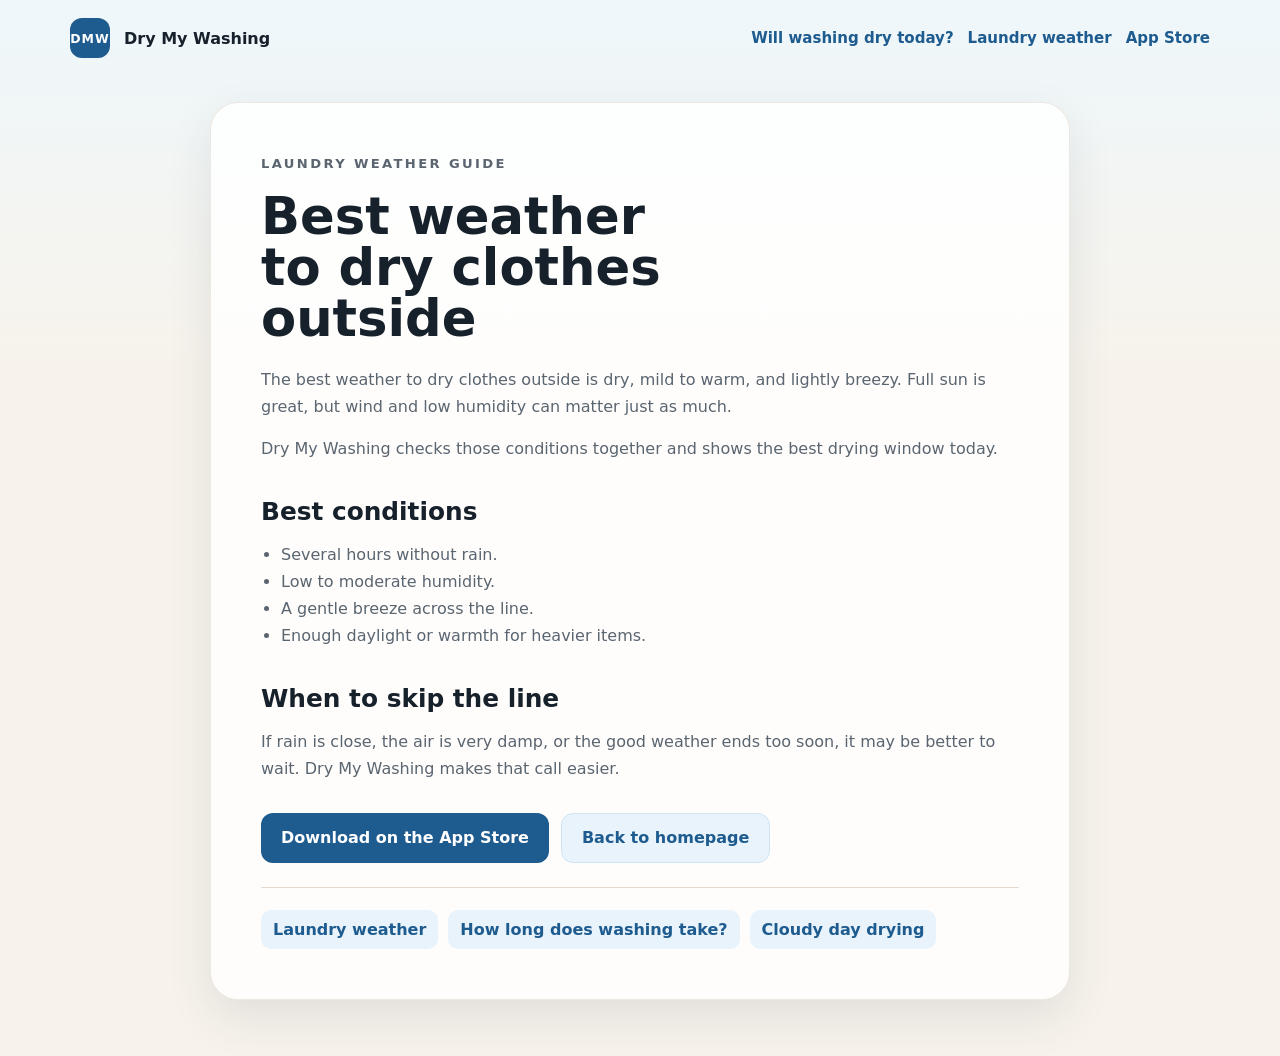
==== docs/best-weather-to-dry-clothes-outside/index.html @ bd349b1e "Refresh Dry My Washing marketing site" ====
<!doctype html>
<html lang="en">
<head>
  <meta charset="utf-8">
  <meta name="viewport" content="width=device-width, initial-scale=1">
  <title>Best weather to dry clothes outside | Dry My Washing</title>
  <meta name="description" content="The best weather to dry clothes outside is dry, mild to warm, lightly breezy, and rain-free for several hours. Dry My Washing finds the best drying window.">
  <meta name="application-name" content="Dry My Washing">
  <meta name="apple-itunes-app" content="app-id=6762948256">
  <meta property="og:site_name" content="Dry My Washing">
  <meta property="og:title" content="Best weather to dry clothes outside">
  <meta property="og:description" content="Learn what makes good outdoor drying weather and use Dry My Washing to find today's best window.">
  <meta property="og:type" content="article">
  <meta property="og:url" content="https://nhcottier.github.io/DryMyWashing/best-weather-to-dry-clothes-outside/">
  <meta property="og:image" content="https://nhcottier.github.io/DryMyWashing/assets/good-window.png">
  <meta name="twitter:card" content="summary_large_image">
  <link rel="canonical" href="https://nhcottier.github.io/DryMyWashing/best-weather-to-dry-clothes-outside/">
  <link rel="stylesheet" href="../styles.css">
</head>
<body>
  <header class="site-header">
    <a class="brand" href="../"><span class="brand-mark">DMW</span><span>Dry My Washing</span></a>
    <nav class="top-nav"><a href="../will-washing-dry-today/">Will washing dry today?</a><a href="../laundry-weather/">Laundry weather</a><a href="https://apps.apple.com/nz/app/dry-my-washing/id6762948256?uo=4">App Store</a></nav>
  </header>
  <main class="article-main">
    <article class="article-page">
      <p class="eyebrow">Laundry weather guide</p>
      <h1>Best weather to dry clothes outside</h1>
      <p>The best weather to dry clothes outside is dry, mild to warm, and lightly breezy. Full sun is great, but wind and low humidity can matter just as much.</p>
      <p>Dry My Washing checks those conditions together and shows the best drying window today.</p>
      <h2>Best conditions</h2>
      <ul>
        <li>Several hours without rain.</li>
        <li>Low to moderate humidity.</li>
        <li>A gentle breeze across the line.</li>
        <li>Enough daylight or warmth for heavier items.</li>
      </ul>
      <h2>When to skip the line</h2>
      <p>If rain is close, the air is very damp, or the good weather ends too soon, it may be better to wait. Dry My Washing makes that call easier.</p>
      <div class="actions"><a class="button primary" href="https://apps.apple.com/nz/app/dry-my-washing/id6762948256?uo=4">Download on the App Store</a><a class="button secondary" href="../">Back to homepage</a></div>
      <nav class="article-links" aria-label="Related guides">
        <a href="../laundry-weather/">Laundry weather</a>
        <a href="../how-long-does-washing-take-to-dry-outside/">How long does washing take?</a>
        <a href="../can-clothes-dry-on-cloudy-days/">Cloudy day drying</a>
      </nav>
    </article>
  </main>
</body>
</html>
---- docs/styles.css ----
:root {
  color-scheme: light;
  --bg: #f7f3ec;
  --surface: #ffffff;
  --surface-soft: #fffaf2;
  --ink: #17212b;
  --muted: #5a6570;
  --line: #e4d9ca;
  --blue: #1e5b8f;
  --blue-soft: #e8f3fb;
  --green: #3d725d;
  --gold: #ad772d;
  --shadow: 0 18px 46px rgba(41, 48, 58, 0.10);
}

* {
  box-sizing: border-box;
}

html {
  scroll-behavior: smooth;
}

body {
  margin: 0;
  font-family: ui-rounded, "SF Pro Rounded", "Avenir Next", system-ui, sans-serif;
  color: var(--ink);
  background:
    linear-gradient(180deg, #eef7fb 0, var(--bg) 360px),
    var(--bg);
}

img {
  max-width: 100%;
}

a {
  color: var(--blue);
  text-decoration: none;
}

a:hover {
  text-decoration: underline;
}

.site-header,
.site-footer,
main {
  width: min(1140px, calc(100% - 32px));
  margin: 0 auto;
}

.site-header {
  display: flex;
  align-items: center;
  justify-content: space-between;
  gap: 18px;
  padding: 18px 0;
}

.brand,
.top-nav,
.site-footer nav {
  display: flex;
  align-items: center;
  gap: 14px;
}

.brand {
  color: var(--ink);
  font-weight: 800;
}

.brand:hover,
.top-nav a:hover,
.site-footer a:hover {
  text-decoration: none;
}

.brand-mark {
  display: grid;
  place-items: center;
  width: 40px;
  height: 40px;
  border-radius: 12px;
  color: #fff;
  background: var(--blue);
  font-size: 0.78rem;
  letter-spacing: 0.08em;
}

.top-nav {
  flex-wrap: wrap;
  justify-content: flex-end;
  font-weight: 700;
  font-size: 0.94rem;
}

.hero {
  display: grid;
  grid-template-columns: minmax(0, 1fr) minmax(270px, 0.62fr);
  gap: 28px;
  align-items: center;
  padding: 24px 0 28px;
}

.hero-copy,
.hero-media,
.feature-strip article,
.press-panel,
.share-copy article,
.article-page,
.guide-section {
  background: rgba(255, 255, 255, 0.84);
  border: 1px solid rgba(158, 132, 96, 0.18);
  box-shadow: var(--shadow);
}

.hero-copy {
  padding: clamp(28px, 5vw, 54px);
  border-radius: 30px;
}

.eyebrow {
  margin: 0 0 16px;
  color: var(--gold);
  font-size: 0.82rem;
  font-weight: 900;
  letter-spacing: 0.18em;
  text-transform: uppercase;
}

h1,
h2,
h3,
p {
  text-wrap: pretty;
}

h1 {
  margin: 0;
  max-width: 13ch;
  font-size: clamp(2.55rem, 5.25vw, 4.35rem);
  line-height: 0.98;
  letter-spacing: 0;
}

.lead {
  margin: 24px 0 0;
  max-width: 700px;
  color: var(--muted);
  font-size: clamp(1.15rem, 2.3vw, 1.55rem);
  line-height: 1.48;
}

.actions {
  display: flex;
  flex-wrap: wrap;
  gap: 12px;
  margin-top: 30px;
}

.button {
  display: inline-flex;
  align-items: center;
  justify-content: center;
  min-height: 50px;
  padding: 0 20px;
  border-radius: 12px;
  font-weight: 850;
  line-height: 1.1;
}

.button:hover {
  text-decoration: none;
}

.button.primary {
  color: #fff;
  background: var(--blue);
}

.button.secondary {
  color: var(--blue);
  background: var(--blue-soft);
  border: 1px solid #cfe4f3;
}

.hero-media {
  display: grid;
  place-items: center;
  padding: 20px;
  border-radius: 28px;
}

.hero-media img,
.screenshot-band img {
  display: block;
  border-radius: 24px;
  box-shadow: 0 16px 34px rgba(38, 51, 65, 0.14);
}

.hero-media img {
  max-height: 540px;
  object-fit: contain;
}

.feature-strip {
  display: grid;
  grid-template-columns: repeat(6, minmax(0, 1fr));
  gap: 14px;
  margin: 10px 0 34px;
}

.feature-strip article {
  min-height: 220px;
  border-radius: 18px;
  padding: 18px;
}

.feature-strip span {
  color: var(--green);
  font-size: 0.82rem;
  font-weight: 900;
}

.feature-strip h2 {
  margin: 36px 0 10px;
  font-size: 1.18rem;
  line-height: 1.12;
}

.feature-strip p,
.content-grid p,
.press-panel p,
.share-copy p,
.article-page p,
.article-page li {
  color: var(--muted);
  line-height: 1.68;
}

.screenshot-band {
  display: grid;
  grid-template-columns: repeat(3, minmax(0, 1fr));
  gap: 20px;
  align-items: start;
  margin: 34px 0;
}

.content-grid {
  display: grid;
  grid-template-columns: minmax(0, 0.8fr) minmax(0, 1fr);
  gap: 44px;
  padding: 46px 0;
  border-top: 1px solid var(--line);
  border-bottom: 1px solid var(--line);
}

.content-grid h2,
.section-head h2,
.press-panel h2,
.article-page h1 {
  margin: 0;
  font-size: clamp(2rem, 4vw, 3.4rem);
  line-height: 1;
  letter-spacing: 0;
}

.guide-section,
.press-panel {
  margin: 34px 0;
  border-radius: 24px;
  padding: clamp(24px, 4vw, 40px);
}

.section-head {
  max-width: 740px;
}

.guide-grid {
  display: grid;
  grid-template-columns: repeat(auto-fit, minmax(210px, 1fr));
  gap: 12px;
  margin-top: 24px;
}

.guide-grid a {
  display: block;
  min-height: 92px;
  padding: 18px;
  border: 1px solid var(--line);
  border-radius: 14px;
  color: var(--ink);
  background: var(--surface-soft);
  font-weight: 850;
}

.guide-grid a:hover {
  text-decoration: none;
  border-color: #b9d5e8;
}

.press-panel {
  background: #11283c;
  color: #fff;
}

.press-panel .eyebrow,
.press-panel p {
  color: rgba(255, 255, 255, 0.78);
}

.press-panel h2 {
  max-width: 840px;
}

.press-panel p {
  max-width: 760px;
}

.share-copy {
  margin: 34px 0;
}

.copy-grid {
  display: grid;
  grid-template-columns: repeat(4, minmax(0, 1fr));
  gap: 14px;
  margin-top: 22px;
}

.share-copy article {
  border-radius: 18px;
  padding: 20px;
}

.share-copy h3 {
  margin: 0 0 10px;
}

.site-footer {
  display: flex;
  justify-content: space-between;
  gap: 18px;
  padding: 28px 0 42px;
  border-top: 1px solid var(--line);
  color: var(--muted);
}

.article-main {
  padding: 26px 0 56px;
}

.article-page {
  max-width: 860px;
  margin: 0 auto;
  padding: clamp(24px, 5vw, 50px);
  border-radius: 28px;
}

.article-page h1 {
  max-width: 12ch;
  margin-bottom: 22px;
}

.article-page h2 {
  margin: 34px 0 10px;
  font-size: 1.55rem;
}

.article-page ul {
  padding-left: 20px;
}

.article-links {
  display: flex;
  flex-wrap: wrap;
  gap: 10px;
  margin-top: 24px;
  padding-top: 22px;
  border-top: 1px solid var(--line);
}

.article-links a {
  padding: 10px 12px;
  border-radius: 10px;
  background: var(--blue-soft);
  font-weight: 800;
}

@media (max-width: 1080px) {
  .feature-strip,
  .copy-grid {
    grid-template-columns: repeat(2, minmax(0, 1fr));
  }
}

@media (max-width: 820px) {
  .site-header,
  .site-footer {
    align-items: flex-start;
    flex-direction: column;
  }

  .hero,
  .content-grid,
  .screenshot-band {
    grid-template-columns: 1fr;
  }

  .hero {
    min-height: auto;
    padding-top: 18px;
  }

  h1 {
    max-width: 12ch;
  }
}

@media (max-width: 560px) {
  .site-header,
  .site-footer,
  main {
    width: min(100% - 24px, 1140px);
  }

  .top-nav {
    justify-content: flex-start;
  }

  .hero-copy,
  .article-page {
    border-radius: 22px;
  }

  .actions,
  .button,
  .feature-strip,
  .copy-grid {
    display: grid;
    grid-template-columns: 1fr;
  }

  .button {
    width: 100%;
  }
}
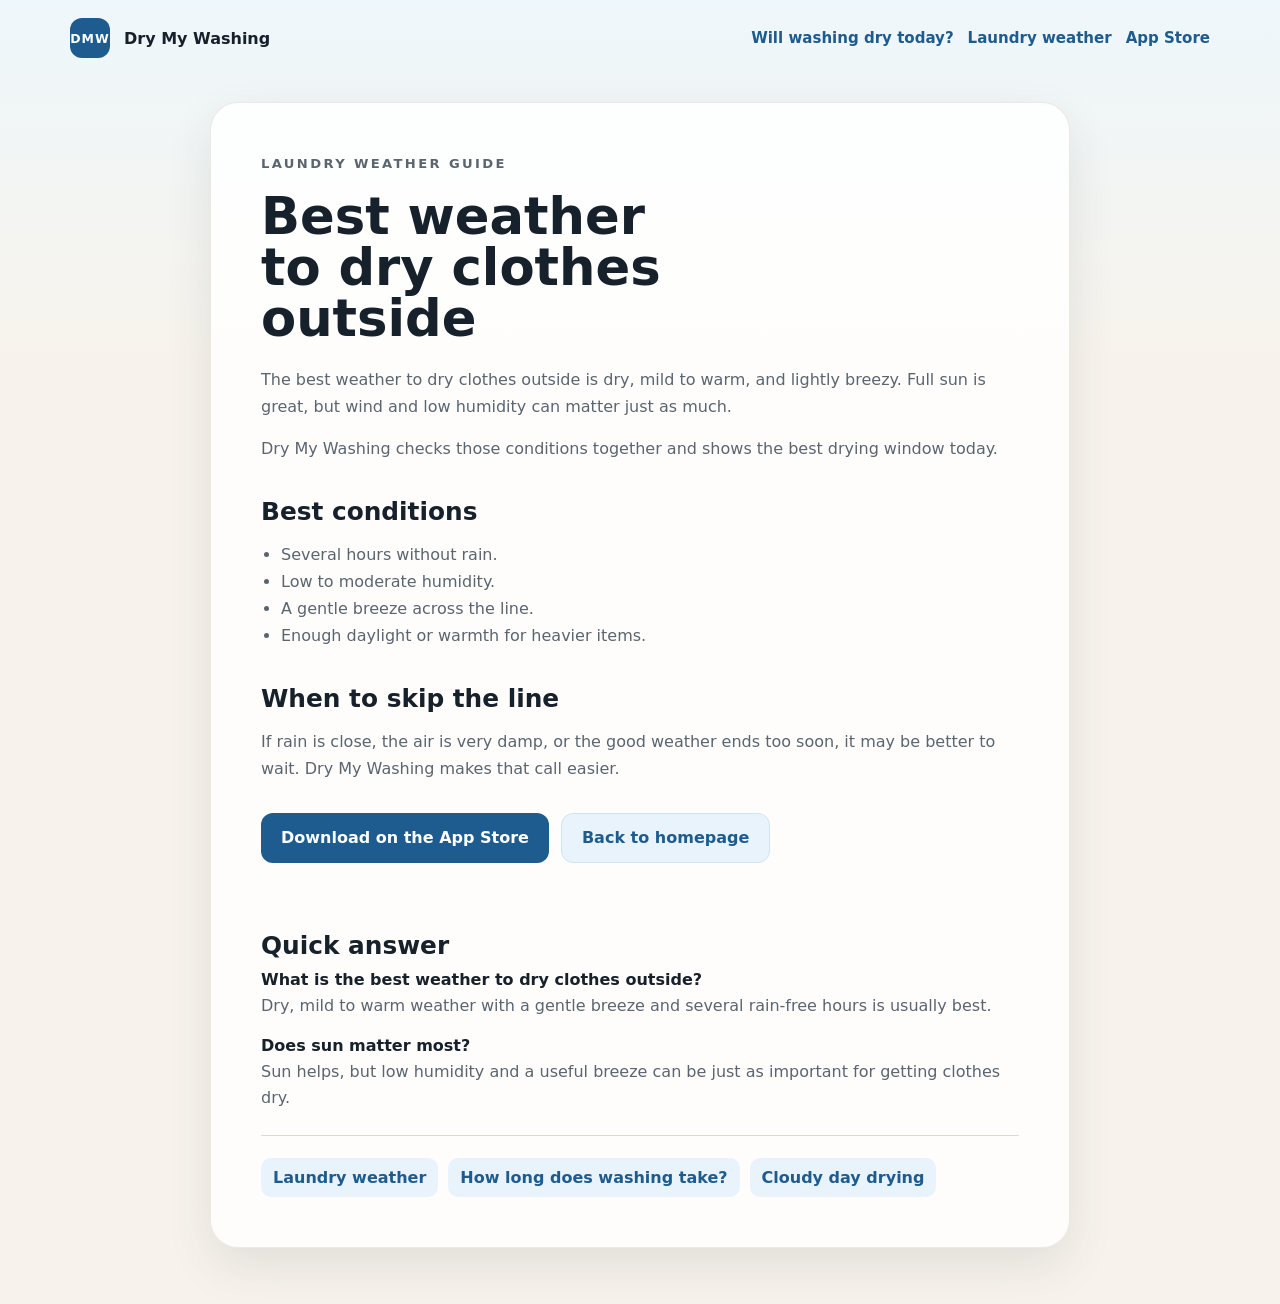
==== commit e3c60320: "Improve marketing site SEO and conversion" ====
--- a/docs/best-weather-to-dry-clothes-outside/index.html
+++ b/docs/best-weather-to-dry-clothes-outside/index.html
@@ -38,6 +38,19 @@
       <h2>When to skip the line</h2>
       <p>If rain is close, the air is very damp, or the good weather ends too soon, it may be better to wait. Dry My Washing makes that call easier.</p>
       <div class="actions"><a class="button primary" href="https://apps.apple.com/nz/app/dry-my-washing/id6762948256?uo=4">Download on the App Store</a><a class="button secondary" href="../">Back to homepage</a></div>
+      <section class="article-faq" aria-label="Best weather to dry clothes outside FAQ">
+        <h2>Quick answer</h2>
+        <dl>
+          <div>
+            <dt>What is the best weather to dry clothes outside?</dt>
+            <dd>Dry, mild to warm weather with a gentle breeze and several rain-free hours is usually best.</dd>
+          </div>
+          <div>
+            <dt>Does sun matter most?</dt>
+            <dd>Sun helps, but low humidity and a useful breeze can be just as important for getting clothes dry.</dd>
+          </div>
+        </dl>
+      </section>
       <nav class="article-links" aria-label="Related guides">
         <a href="../laundry-weather/">Laundry weather</a>
         <a href="../how-long-does-washing-take-to-dry-outside/">How long does washing take?</a>
--- a/docs/styles.css
+++ b/docs/styles.css
@@ -107,8 +107,8 @@
 .hero-copy,
 .hero-media,
 .feature-strip article,
-.press-panel,
-.share-copy article,
+.conversion-panel,
+.faq-grid article,
 .article-page,
 .guide-section {
   background: rgba(255, 255, 255, 0.84);
@@ -186,6 +186,25 @@
   border: 1px solid #cfe4f3;
 }
 
+.quick-proof {
+  display: flex;
+  flex-wrap: wrap;
+  gap: 10px;
+  margin: 18px 0 0;
+  padding: 0;
+  list-style: none;
+  color: var(--muted);
+  font-size: 0.94rem;
+  font-weight: 750;
+}
+
+.quick-proof li {
+  padding: 8px 10px;
+  border: 1px solid var(--line);
+  border-radius: 999px;
+  background: var(--surface-soft);
+}
+
 .hero-media {
   display: grid;
   place-items: center;
@@ -232,8 +251,7 @@
 
 .feature-strip p,
 .content-grid p,
-.press-panel p,
-.share-copy p,
+.faq-grid p,
 .article-page p,
 .article-page li {
   color: var(--muted);
@@ -246,6 +264,29 @@
   gap: 20px;
   align-items: start;
   margin: 34px 0;
+}
+
+.conversion-panel {
+  display: flex;
+  align-items: center;
+  justify-content: space-between;
+  gap: 24px;
+  margin: 34px 0;
+  padding: clamp(22px, 4vw, 34px);
+  border-radius: 22px;
+}
+
+.conversion-panel h2 {
+  margin: 0;
+  font-size: clamp(1.75rem, 3vw, 2.5rem);
+  line-height: 1.05;
+}
+
+.conversion-panel p {
+  max-width: 680px;
+  margin: 12px 0 0;
+  color: var(--muted);
+  line-height: 1.62;
 }
 
 .content-grid {
@@ -259,7 +300,6 @@
 
 .content-grid h2,
 .section-head h2,
-.press-panel h2,
 .article-page h1 {
   margin: 0;
   font-size: clamp(2rem, 4vw, 3.4rem);
@@ -268,7 +308,7 @@
 }
 
 .guide-section,
-.press-panel {
+.faq-section {
   margin: 34px 0;
   border-radius: 24px;
   padding: clamp(24px, 4vw, 40px);
@@ -301,42 +341,22 @@
   border-color: #b9d5e8;
 }
 
-.press-panel {
-  background: #11283c;
-  color: #fff;
-}
-
-.press-panel .eyebrow,
-.press-panel p {
-  color: rgba(255, 255, 255, 0.78);
-}
-
-.press-panel h2 {
-  max-width: 840px;
-}
-
-.press-panel p {
-  max-width: 760px;
-}
-
-.share-copy {
-  margin: 34px 0;
-}
-
-.copy-grid {
+.faq-grid {
   display: grid;
   grid-template-columns: repeat(4, minmax(0, 1fr));
   gap: 14px;
-  margin-top: 22px;
-}
-
-.share-copy article {
+  margin-top: 24px;
+}
+
+.faq-grid article {
   border-radius: 18px;
   padding: 20px;
 }
 
-.share-copy h3 {
+.faq-grid h3 {
   margin: 0 0 10px;
+  font-size: 1.08rem;
+  line-height: 1.22;
 }
 
 .site-footer {
@@ -373,6 +393,28 @@
   padding-left: 20px;
 }
 
+.article-faq {
+  margin-top: 30px;
+  padding-top: 4px;
+}
+
+.article-faq dl {
+  display: grid;
+  gap: 18px;
+  margin: 0;
+}
+
+.article-faq dt {
+  margin: 0 0 4px;
+  font-weight: 850;
+}
+
+.article-faq dd {
+  margin: 0;
+  color: var(--muted);
+  line-height: 1.62;
+}
+
 .article-links {
   display: flex;
   flex-wrap: wrap;
@@ -391,7 +433,7 @@
 
 @media (max-width: 1080px) {
   .feature-strip,
-  .copy-grid {
+  .faq-grid {
     grid-template-columns: repeat(2, minmax(0, 1fr));
   }
 }
@@ -409,6 +451,10 @@
     grid-template-columns: 1fr;
   }
 
+  .conversion-panel {
+    display: grid;
+  }
+
   .hero {
     min-height: auto;
     padding-top: 18px;
@@ -438,7 +484,7 @@
   .actions,
   .button,
   .feature-strip,
-  .copy-grid {
+  .faq-grid {
     display: grid;
     grid-template-columns: 1fr;
   }
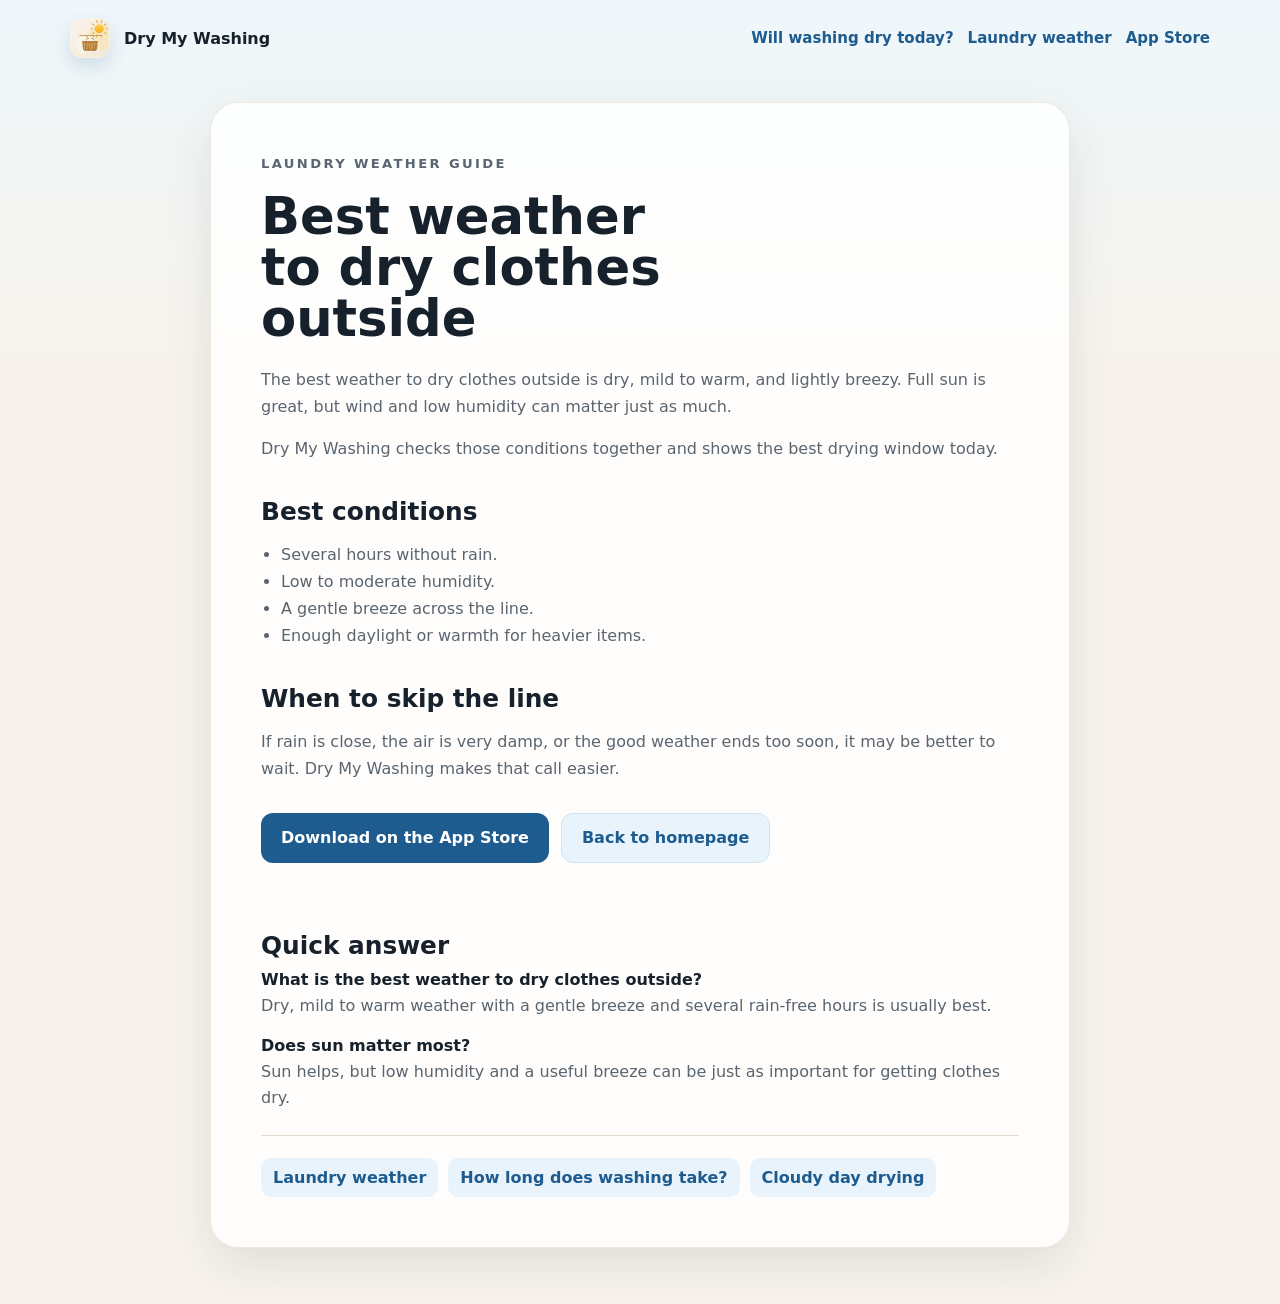
==== commit 1f73d892: "Use app icon in site header" ====
--- a/docs/best-weather-to-dry-clothes-outside/index.html
+++ b/docs/best-weather-to-dry-clothes-outside/index.html
@@ -19,7 +19,7 @@
 </head>
 <body>
   <header class="site-header">
-    <a class="brand" href="../"><span class="brand-mark">DMW</span><span>Dry My Washing</span></a>
+    <a class="brand" href="../"><img class="brand-mark" src="../assets/app-icon.png" alt="" width="40" height="40"><span>Dry My Washing</span></a>
     <nav class="top-nav"><a href="../will-washing-dry-today/">Will washing dry today?</a><a href="../laundry-weather/">Laundry weather</a><a href="https://apps.apple.com/nz/app/dry-my-washing/id6762948256?uo=4">App Store</a></nav>
   </header>
   <main class="article-main">
--- a/docs/styles.css
+++ b/docs/styles.css
@@ -78,15 +78,11 @@
 }
 
 .brand-mark {
-  display: grid;
-  place-items: center;
   width: 40px;
   height: 40px;
   border-radius: 12px;
-  color: #fff;
-  background: var(--blue);
-  font-size: 0.78rem;
-  letter-spacing: 0.08em;
+  display: block;
+  box-shadow: 0 8px 18px rgba(31, 91, 143, 0.16);
 }
 
 .top-nav {
